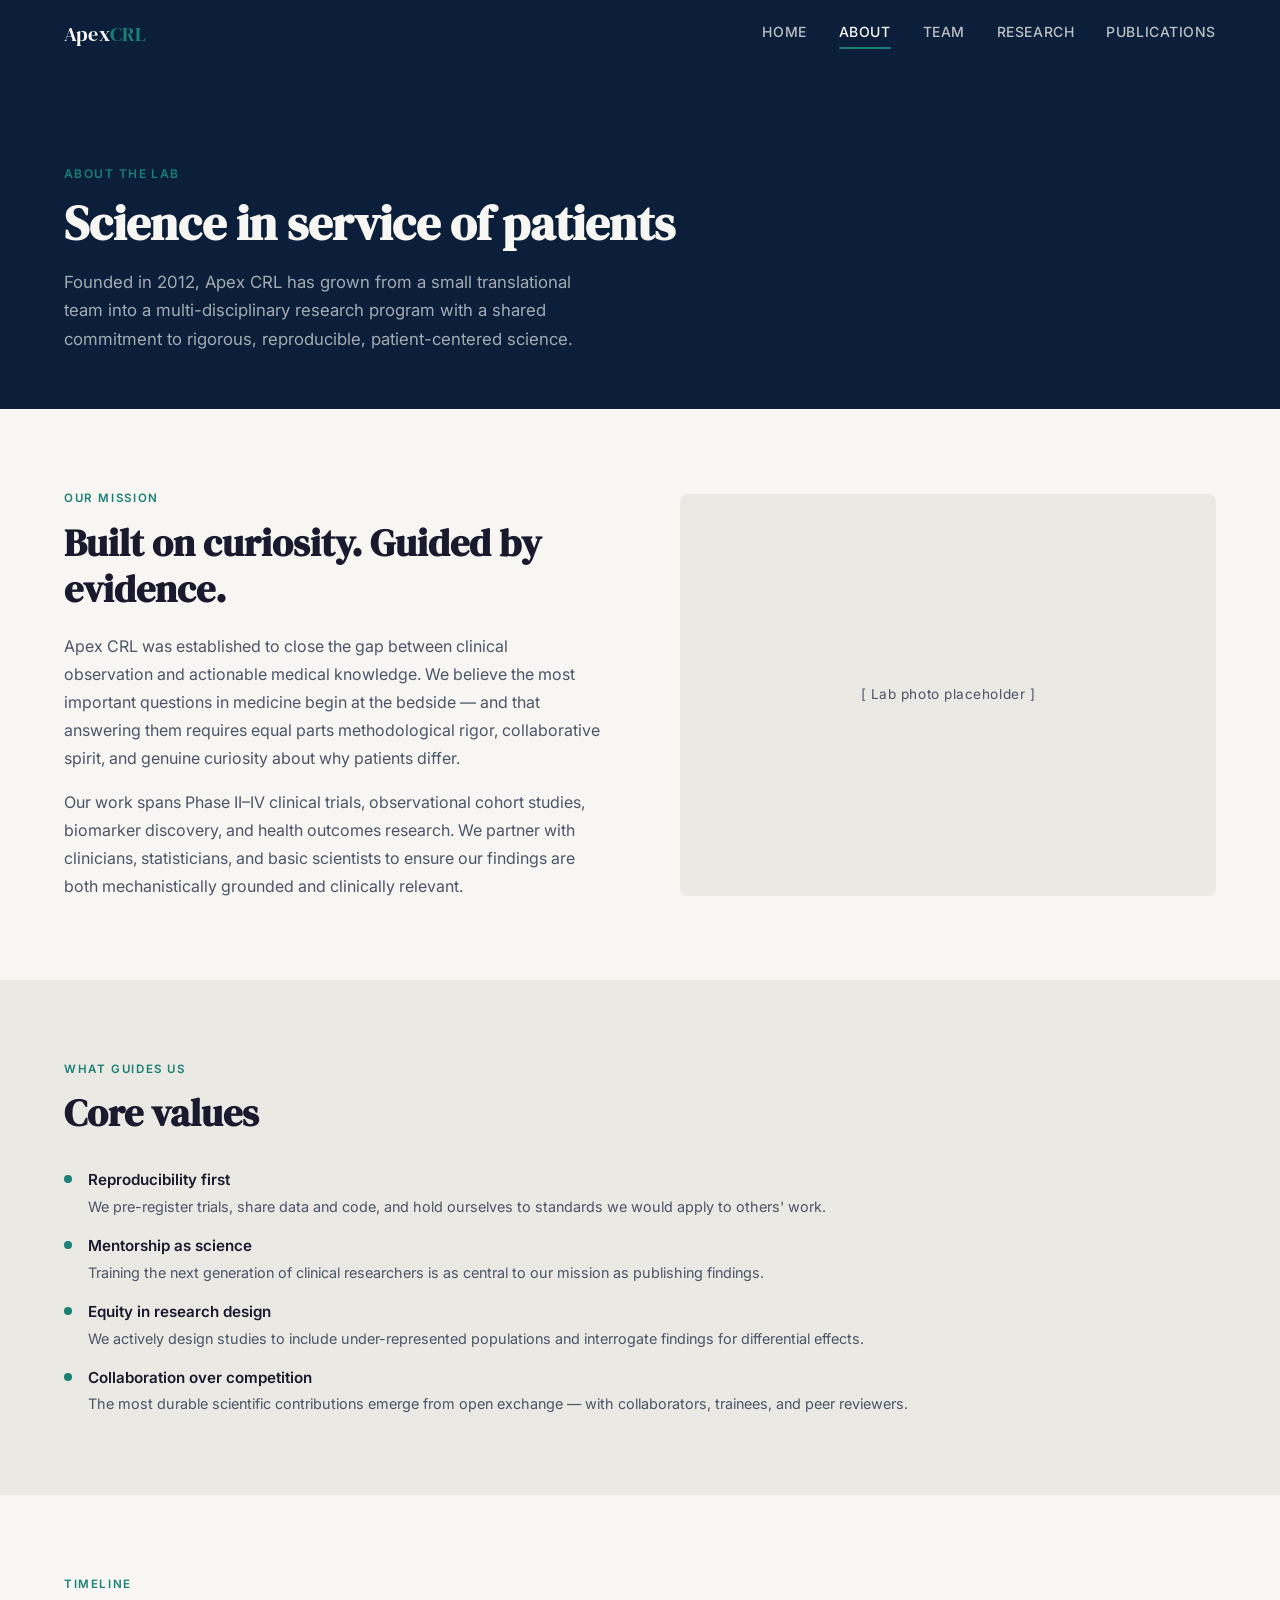
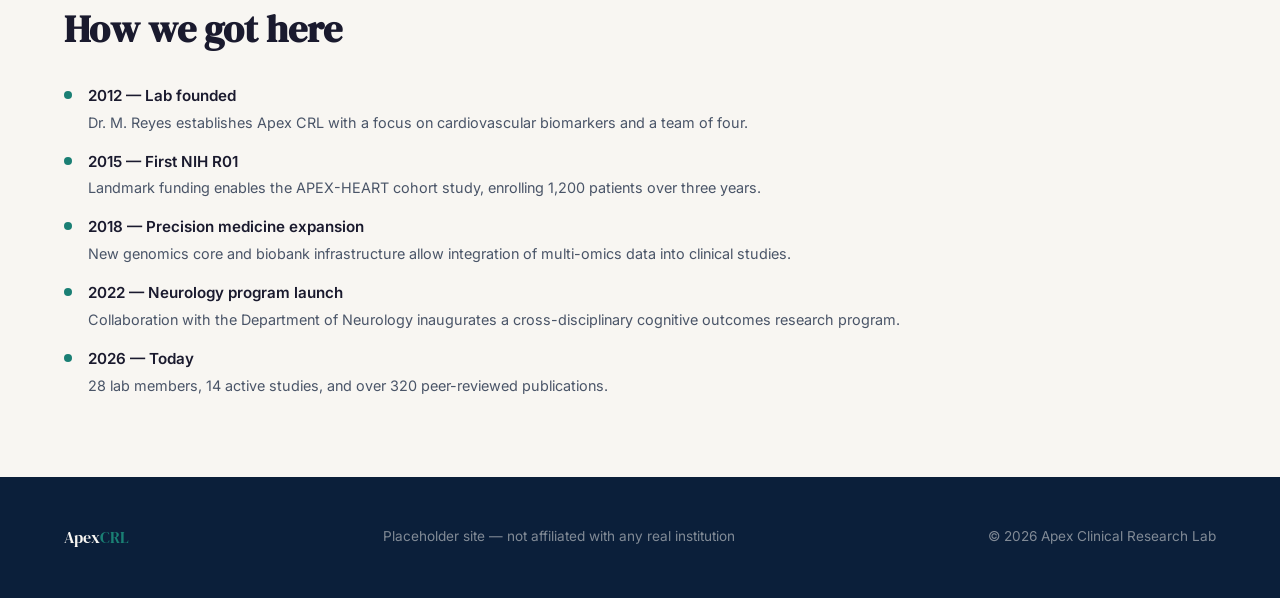
==== about.html @ e26b0ad1 "Initial commit" ====
<!DOCTYPE html>
<html lang="en">
<head>
  <meta charset="UTF-8" />
  <meta name="viewport" content="width=device-width, initial-scale=1.0" />
  <title>About — Apex Clinical Research Lab</title>
  <link rel="stylesheet" href="css/style.css" />
</head>
<body>

  <nav>
    <a href="index.html" class="nav-logo">Apex<span>CRL</span></a>
    <ul class="nav-links">
      <li><a href="index.html">Home</a></li>
      <li><a href="about.html">About</a></li>
      <li><a href="team.html">Team</a></li>
      <li><a href="research.html">Research</a></li>
      <li><a href="publications.html">Publications</a></li>
    </ul>
    <div class="nav-hamburger" aria-label="Menu">
      <span></span><span></span><span></span>
    </div>
  </nav>

  <main>

    <div class="page-hero">
      <p class="eyebrow">About the lab</p>
      <h1>Science in service of patients</h1>
      <p>
        Founded in 2012, Apex CRL has grown from a small translational team into a
        multi-disciplinary research program with a shared commitment to rigorous,
        reproducible, patient-centered science.
      </p>
    </div>

    <!-- ── Mission ── -->
    <section class="section">
      <div class="about-grid">
        <div>
          <p class="section-label">Our mission</p>
          <h2 class="section-heading">Built on curiosity. Guided by evidence.</h2>
          <p class="section-body">
            Apex CRL was established to close the gap between clinical observation and
            actionable medical knowledge. We believe the most important questions in
            medicine begin at the bedside — and that answering them requires equal
            parts methodological rigor, collaborative spirit, and genuine curiosity
            about why patients differ.
          </p>
          <p class="section-body mt-sm">
            Our work spans Phase II–IV clinical trials, observational cohort studies,
            biomarker discovery, and health outcomes research. We partner with
            clinicians, statisticians, and basic scientists to ensure our findings
            are both mechanistically grounded and clinically relevant.
          </p>
        </div>
        <div class="about-img-placeholder">[ Lab photo placeholder ]</div>
      </div>
    </section>

    <!-- ── Values ── -->
    <section class="section bg-mist">
      <p class="section-label">What guides us</p>
      <h2 class="section-heading">Core values</h2>
      <div class="value-list">
        <div class="value-item">
          <div class="value-dot"></div>
          <div>
            <strong>Reproducibility first</strong>
            <p>We pre-register trials, share data and code, and hold ourselves to standards we would apply to others' work.</p>
          </div>
        </div>
        <div class="value-item">
          <div class="value-dot"></div>
          <div>
            <strong>Mentorship as science</strong>
            <p>Training the next generation of clinical researchers is as central to our mission as publishing findings.</p>
          </div>
        </div>
        <div class="value-item">
          <div class="value-dot"></div>
          <div>
            <strong>Equity in research design</strong>
            <p>We actively design studies to include under-represented populations and interrogate findings for differential effects.</p>
          </div>
        </div>
        <div class="value-item">
          <div class="value-dot"></div>
          <div>
            <strong>Collaboration over competition</strong>
            <p>The most durable scientific contributions emerge from open exchange — with collaborators, trainees, and peer reviewers.</p>
          </div>
        </div>
      </div>
    </section>

    <!-- ── History ── -->
    <section class="section">
      <p class="section-label">Timeline</p>
      <h2 class="section-heading">How we got here</h2>
      <div class="value-list mt-md">
        <div class="value-item">
          <div class="value-dot"></div>
          <div>
            <strong>2012 — Lab founded</strong>
            <p>Dr. M. Reyes establishes Apex CRL with a focus on cardiovascular biomarkers and a team of four.</p>
          </div>
        </div>
        <div class="value-item">
          <div class="value-dot"></div>
          <div>
            <strong>2015 — First NIH R01</strong>
            <p>Landmark funding enables the APEX-HEART cohort study, enrolling 1,200 patients over three years.</p>
          </div>
        </div>
        <div class="value-item">
          <div class="value-dot"></div>
          <div>
            <strong>2018 — Precision medicine expansion</strong>
            <p>New genomics core and biobank infrastructure allow integration of multi-omics data into clinical studies.</p>
          </div>
        </div>
        <div class="value-item">
          <div class="value-dot"></div>
          <div>
            <strong>2022 — Neurology program launch</strong>
            <p>Collaboration with the Department of Neurology inaugurates a cross-disciplinary cognitive outcomes research program.</p>
          </div>
        </div>
        <div class="value-item">
          <div class="value-dot"></div>
          <div>
            <strong>2026 — Today</strong>
            <p>28 lab members, 14 active studies, and over 320 peer-reviewed publications.</p>
          </div>
        </div>
      </div>
    </section>

  </main>

  <footer>
    <div class="foot-logo">Apex<span>CRL</span></div>
    <div>Placeholder site — not affiliated with any real institution</div>
    <div>© 2026 Apex Clinical Research Lab</div>
  </footer>

  <script src="js/nav.js"></script>
</body>
</html>
---- css/style.css ----
/* ============================
   APEX CLINICAL RESEARCH LAB
   Main Stylesheet
   ============================ */

@import url('https://fonts.googleapis.com/css2?family=DM+Serif+Display:ital@0;1&family=Inter:wght@300;400;500;600&display=swap');

/* ── Tokens ── */
:root {
  --navy:   #0B1F3A;
  --teal:   #1A7F74;
  --teal-light: #e8f5f4;
  --white:  #F8F6F2;
  --slate:  #4A5568;
  --mist:   #EBE9E4;
  --text:   #1a1a2e;
  --nav-h:  68px;
}

/* ── Reset ── */
*, *::before, *::after { box-sizing: border-box; margin: 0; padding: 0; }
html { scroll-behavior: smooth; }
body {
  font-family: 'Inter', sans-serif;
  background: var(--white);
  color: var(--text);
  font-size: 16px;
  line-height: 1.6;
}
img { max-width: 100%; display: block; }
a { color: inherit; text-decoration: none; }

/* ── Nav ── */
nav {
  position: fixed;
  top: 0; left: 0; right: 0;
  height: var(--nav-h);
  background: var(--navy);
  display: flex;
  align-items: center;
  justify-content: space-between;
  padding: 0 5%;
  z-index: 100;
}
.nav-logo {
  font-family: 'DM Serif Display', serif;
  font-size: 1.25rem;
  color: var(--white);
  letter-spacing: 0.01em;
}
.nav-logo span { color: var(--teal); }
.nav-links {
  display: flex;
  gap: 2rem;
  list-style: none;
}
.nav-links a {
  color: rgba(248,246,242,0.75);
  font-size: 0.875rem;
  font-weight: 500;
  letter-spacing: 0.04em;
  text-transform: uppercase;
  transition: color 0.2s;
}
.nav-links a:hover,
.nav-links a.active { color: var(--white); }
.nav-links a.active::after {
  content: '';
  display: block;
  height: 2px;
  background: var(--teal);
  margin-top: 2px;
  border-radius: 1px;
}
.nav-hamburger { display: none; cursor: pointer; flex-direction: column; gap: 5px; }
.nav-hamburger span { display: block; width: 24px; height: 2px; background: var(--white); transition: 0.3s; }

/* ── Page Wrapper ── */
main { padding-top: var(--nav-h); }

/* ── Hero (index only) ── */
.hero {
  background: var(--navy);
  color: var(--white);
  min-height: 92vh;
  display: flex;
  flex-direction: column;
  justify-content: center;
  padding: 6rem 5% 4rem;
  position: relative;
  overflow: hidden;
}
.hero-ekg {
  position: absolute;
  bottom: 0; left: 0;
  width: 100%;
  opacity: 0.12;
  pointer-events: none;
}
.hero-eyebrow {
  font-size: 0.75rem;
  font-weight: 600;
  letter-spacing: 0.12em;
  text-transform: uppercase;
  color: var(--teal);
  margin-bottom: 1.25rem;
}
.hero h1 {
  font-family: 'DM Serif Display', serif;
  font-size: clamp(2.4rem, 5.5vw, 4.5rem);
  line-height: 1.1;
  max-width: 720px;
  margin-bottom: 1.5rem;
}
.hero h1 em { font-style: italic; color: rgba(248,246,242,0.7); }
.hero-sub {
  font-size: 1.1rem;
  color: rgba(248,246,242,0.65);
  max-width: 520px;
  margin-bottom: 2.5rem;
  line-height: 1.7;
}
.hero-cta {
  display: inline-flex;
  align-items: center;
  gap: 0.5rem;
  background: var(--teal);
  color: var(--white);
  padding: 0.85rem 1.75rem;
  border-radius: 4px;
  font-weight: 500;
  font-size: 0.9rem;
  letter-spacing: 0.02em;
  transition: background 0.2s, transform 0.15s;
}
.hero-cta:hover { background: #15695f; transform: translateY(-1px); }
.hero-stats {
  display: flex;
  gap: 3rem;
  margin-top: 4rem;
  padding-top: 2rem;
  border-top: 1px solid rgba(248,246,242,0.1);
}
.hero-stat-num {
  font-family: 'DM Serif Display', serif;
  font-size: 2.5rem;
  color: var(--white);
  line-height: 1;
}
.hero-stat-label {
  font-size: 0.78rem;
  color: rgba(248,246,242,0.5);
  text-transform: uppercase;
  letter-spacing: 0.08em;
  margin-top: 0.3rem;
}

/* ── Page Hero (inner pages) ── */
.page-hero {
  background: var(--navy);
  color: var(--white);
  padding: 5rem 5% 3.5rem;
}
.page-hero .eyebrow {
  font-size: 0.75rem;
  font-weight: 600;
  letter-spacing: 0.12em;
  text-transform: uppercase;
  color: var(--teal);
  margin-bottom: 0.75rem;
}
.page-hero h1 {
  font-family: 'DM Serif Display', serif;
  font-size: clamp(2rem, 4vw, 3rem);
  line-height: 1.15;
  max-width: 640px;
}
.page-hero p {
  margin-top: 1rem;
  color: rgba(248,246,242,0.65);
  max-width: 540px;
  font-size: 1.05rem;
  line-height: 1.7;
}

/* ── Section Shared ── */
.section { padding: 5rem 5%; }
.section-label {
  font-size: 0.72rem;
  font-weight: 600;
  letter-spacing: 0.14em;
  text-transform: uppercase;
  color: var(--teal);
  margin-bottom: 0.75rem;
}
.section-heading {
  font-family: 'DM Serif Display', serif;
  font-size: clamp(1.8rem, 3vw, 2.5rem);
  line-height: 1.2;
  margin-bottom: 1.25rem;
  max-width: 560px;
}
.section-body {
  color: var(--slate);
  max-width: 580px;
  line-height: 1.75;
}

/* ── Home: Focus Areas ── */
.focus-grid {
  display: grid;
  grid-template-columns: repeat(auto-fit, minmax(260px, 1fr));
  gap: 1.5rem;
  margin-top: 3rem;
}
.focus-card {
  background: var(--white);
  border: 1px solid var(--mist);
  border-radius: 8px;
  padding: 2rem;
  transition: border-color 0.2s, box-shadow 0.2s;
}
.focus-card:hover {
  border-color: var(--teal);
  box-shadow: 0 4px 20px rgba(26,127,116,0.08);
}
.focus-icon {
  width: 40px; height: 40px;
  background: var(--teal-light);
  border-radius: 8px;
  display: flex; align-items: center; justify-content: center;
  margin-bottom: 1rem;
  font-size: 1.2rem;
}
.focus-card h3 {
  font-family: 'DM Serif Display', serif;
  font-size: 1.15rem;
  margin-bottom: 0.5rem;
}
.focus-card p { font-size: 0.9rem; color: var(--slate); line-height: 1.65; }

/* ── Home: Latest News ── */
.news-strip { background: var(--mist); }
.news-list { display: flex; flex-direction: column; gap: 0; margin-top: 2rem; }
.news-item {
  display: flex;
  align-items: baseline;
  gap: 1.5rem;
  padding: 1.25rem 0;
  border-bottom: 1px solid #d9d6d0;
}
.news-date {
  font-size: 0.78rem;
  color: var(--teal);
  font-weight: 600;
  letter-spacing: 0.06em;
  min-width: 90px;
}
.news-title { font-size: 0.95rem; color: var(--text); }
.news-title a:hover { color: var(--teal); }

/* ── About ── */
.about-grid {
  display: grid;
  grid-template-columns: 1fr 1fr;
  gap: 5rem;
  align-items: center;
}
.about-img-placeholder {
  background: var(--mist);
  aspect-ratio: 4/3;
  border-radius: 8px;
  display: flex;
  align-items: center;
  justify-content: center;
  color: var(--slate);
  font-size: 0.85rem;
  letter-spacing: 0.04em;
}
.value-list { margin-top: 2rem; display: flex; flex-direction: column; gap: 1rem; }
.value-item { display: flex; gap: 1rem; align-items: flex-start; }
.value-dot {
  width: 8px; height: 8px; border-radius: 50%;
  background: var(--teal); margin-top: 7px; flex-shrink: 0;
}
.value-item strong { display: block; margin-bottom: 0.15rem; font-weight: 600; font-size: 0.95rem; }
.value-item p { font-size: 0.9rem; color: var(--slate); }

/* ── Team ── */
.team-grid {
  display: grid;
  grid-template-columns: repeat(auto-fill, minmax(220px, 1fr));
  gap: 2rem;
  margin-top: 3rem;
}
.team-card { text-align: center; }
.team-avatar {
  width: 120px; height: 120px;
  border-radius: 50%;
  background: var(--mist);
  margin: 0 auto 1rem;
  display: flex; align-items: center; justify-content: center;
  font-family: 'DM Serif Display', serif;
  font-size: 1.8rem;
  color: var(--navy);
  border: 3px solid var(--teal-light);
}
.team-name { font-family: 'DM Serif Display', serif; font-size: 1.05rem; margin-bottom: 0.25rem; }
.team-role { font-size: 0.82rem; color: var(--teal); font-weight: 600; letter-spacing: 0.04em; margin-bottom: 0.5rem; }
.team-bio { font-size: 0.85rem; color: var(--slate); line-height: 1.6; }

/* ── Research ── */
.research-item {
  padding: 2.5rem 0;
  border-bottom: 1px solid var(--mist);
  display: grid;
  grid-template-columns: 1fr auto;
  gap: 2rem;
  align-items: start;
}
.research-item:last-child { border-bottom: none; }
.research-tag {
  display: inline-block;
  background: var(--teal-light);
  color: var(--teal);
  font-size: 0.72rem;
  font-weight: 600;
  letter-spacing: 0.08em;
  text-transform: uppercase;
  padding: 0.2rem 0.65rem;
  border-radius: 20px;
  margin-bottom: 0.75rem;
}
.research-item h3 {
  font-family: 'DM Serif Display', serif;
  font-size: 1.2rem;
  margin-bottom: 0.5rem;
}
.research-item p { font-size: 0.9rem; color: var(--slate); line-height: 1.7; }
.research-status {
  font-size: 0.78rem;
  font-weight: 600;
  letter-spacing: 0.06em;
  padding: 0.3rem 0.8rem;
  border-radius: 20px;
  white-space: nowrap;
}
.status-active { background: #d1fae5; color: #065f46; }
.status-recruiting { background: #fef3c7; color: #92400e; }
.status-completed { background: var(--mist); color: var(--slate); }

/* ── Publications ── */
.pub-filters {
  display: flex;
  gap: 0.5rem;
  flex-wrap: wrap;
  margin-bottom: 2rem;
}
.pub-filter-btn {
  padding: 0.4rem 1rem;
  border: 1px solid var(--mist);
  border-radius: 20px;
  background: transparent;
  font-family: 'Inter', sans-serif;
  font-size: 0.82rem;
  cursor: pointer;
  transition: all 0.2s;
  color: var(--slate);
}
.pub-filter-btn.active,
.pub-filter-btn:hover {
  background: var(--navy);
  color: var(--white);
  border-color: var(--navy);
}
.pub-list { display: flex; flex-direction: column; }
.pub-item {
  padding: 2rem 0;
  border-bottom: 1px solid var(--mist);
}
.pub-item:last-child { border-bottom: none; }
.pub-year {
  font-size: 0.75rem;
  font-weight: 600;
  color: var(--teal);
  letter-spacing: 0.08em;
  margin-bottom: 0.4rem;
}
.pub-title {
  font-family: 'DM Serif Display', serif;
  font-size: 1.05rem;
  margin-bottom: 0.35rem;
  line-height: 1.3;
}
.pub-authors { font-size: 0.85rem; color: var(--slate); margin-bottom: 0.3rem; }
.pub-journal { font-size: 0.82rem; color: var(--slate); font-style: italic; }
.pub-journal a { color: var(--teal); text-decoration: underline; text-underline-offset: 2px; }

/* ── Footer ── */
footer {
  background: var(--navy);
  color: rgba(248,246,242,0.5);
  padding: 3rem 5%;
  display: flex;
  justify-content: space-between;
  align-items: center;
  flex-wrap: wrap;
  gap: 1rem;
  font-size: 0.85rem;
}
footer .foot-logo {
  font-family: 'DM Serif Display', serif;
  font-size: 1rem;
  color: var(--white);
}
footer .foot-logo span { color: var(--teal); }

/* ── Utilities ── */
.bg-mist { background: var(--mist); }
.mt-sm { margin-top: 1rem; }
.mt-md { margin-top: 2rem; }

/* ── Responsive ── */
@media (max-width: 768px) {
  .nav-links { display: none; }
  .nav-hamburger { display: flex; }
  .nav-links.open {
    display: flex;
    flex-direction: column;
    position: absolute;
    top: var(--nav-h);
    left: 0; right: 0;
    background: var(--navy);
    padding: 1.5rem 5%;
    gap: 1.25rem;
  }
  .hero-stats { flex-direction: column; gap: 1.5rem; }
  .about-grid { grid-template-columns: 1fr; gap: 2.5rem; }
  .research-item { grid-template-columns: 1fr; }
  footer { flex-direction: column; text-align: center; }
}

@media (prefers-reduced-motion: reduce) {
  * { transition: none !important; animation: none !important; }
}
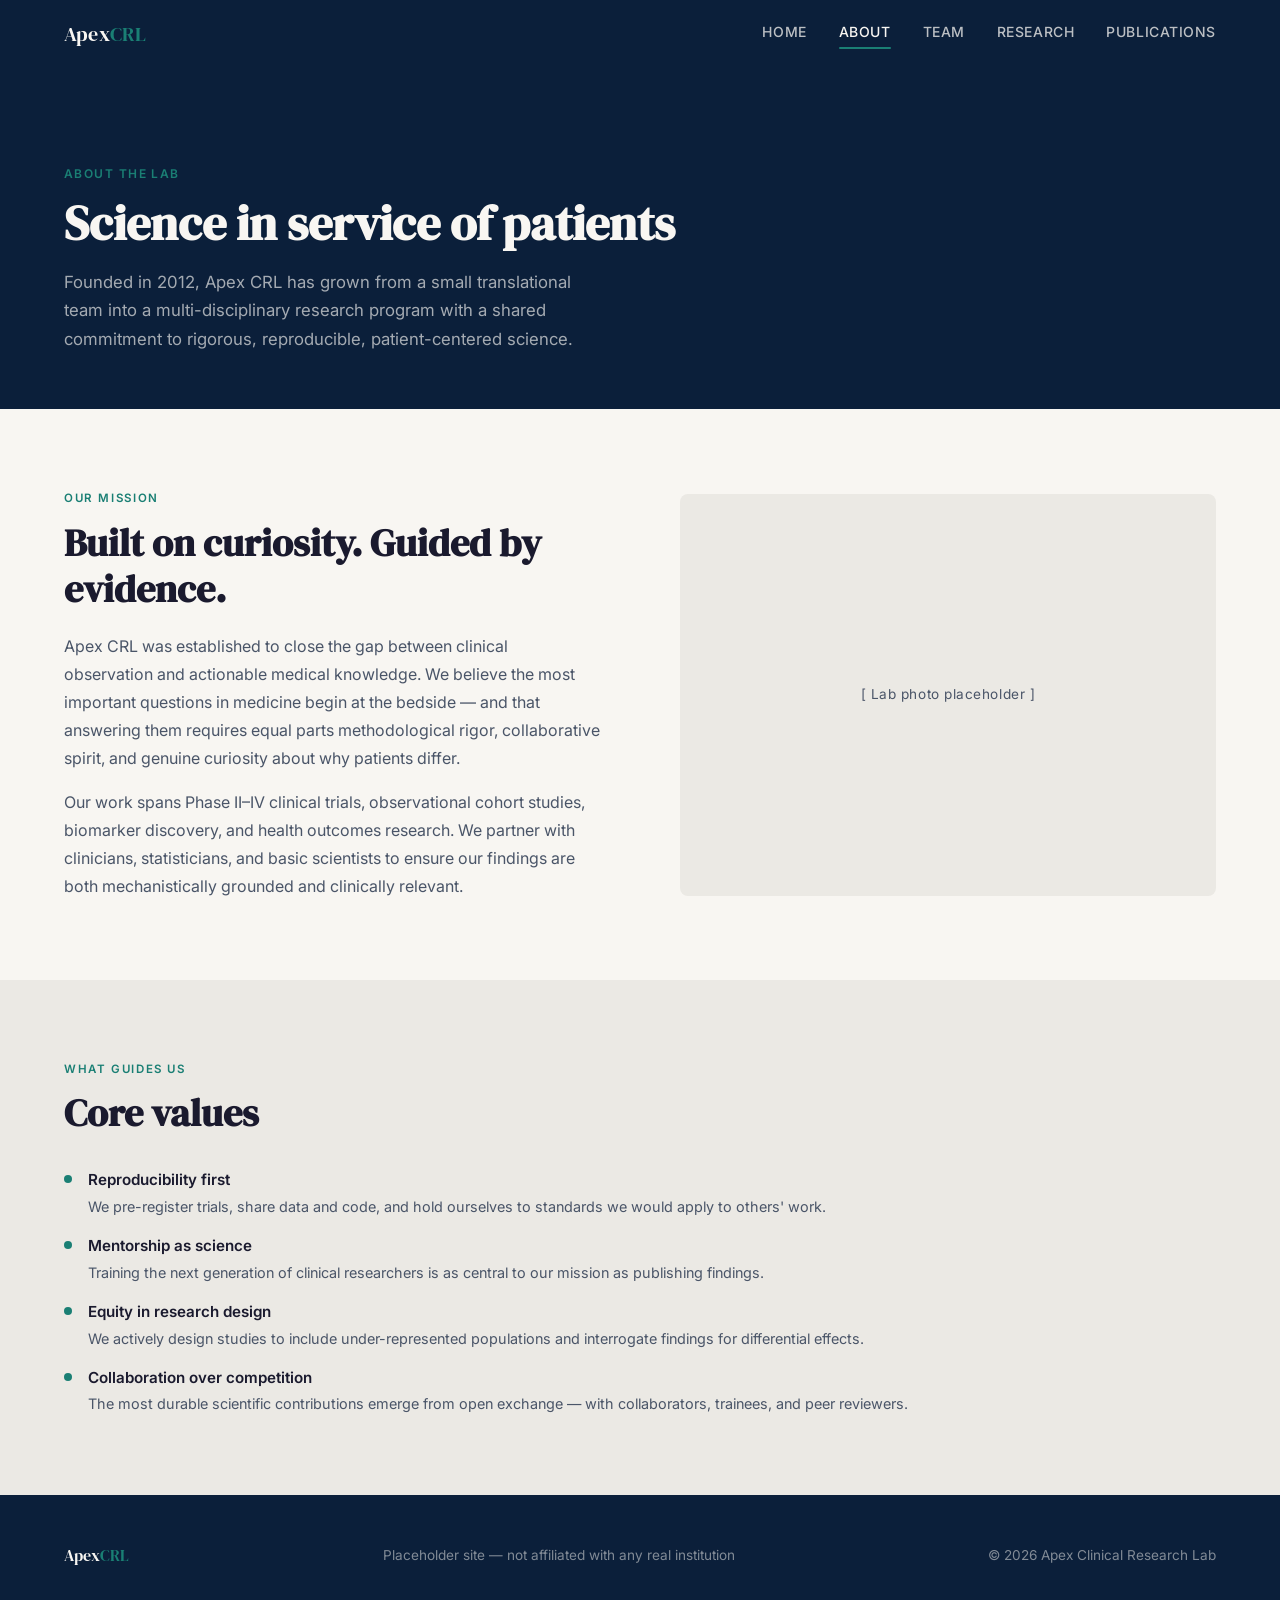
==== commit 047d877b: "about page updates" ====
--- a/about.html
+++ b/about.html
@@ -95,7 +95,7 @@
     </section>
 
     <!-- ── History ── -->
-    <section class="section">
+    <section class="section" style="display:none;">
       <p class="section-label">Timeline</p>
       <h2 class="section-heading">How we got here</h2>
       <div class="value-list mt-md">
